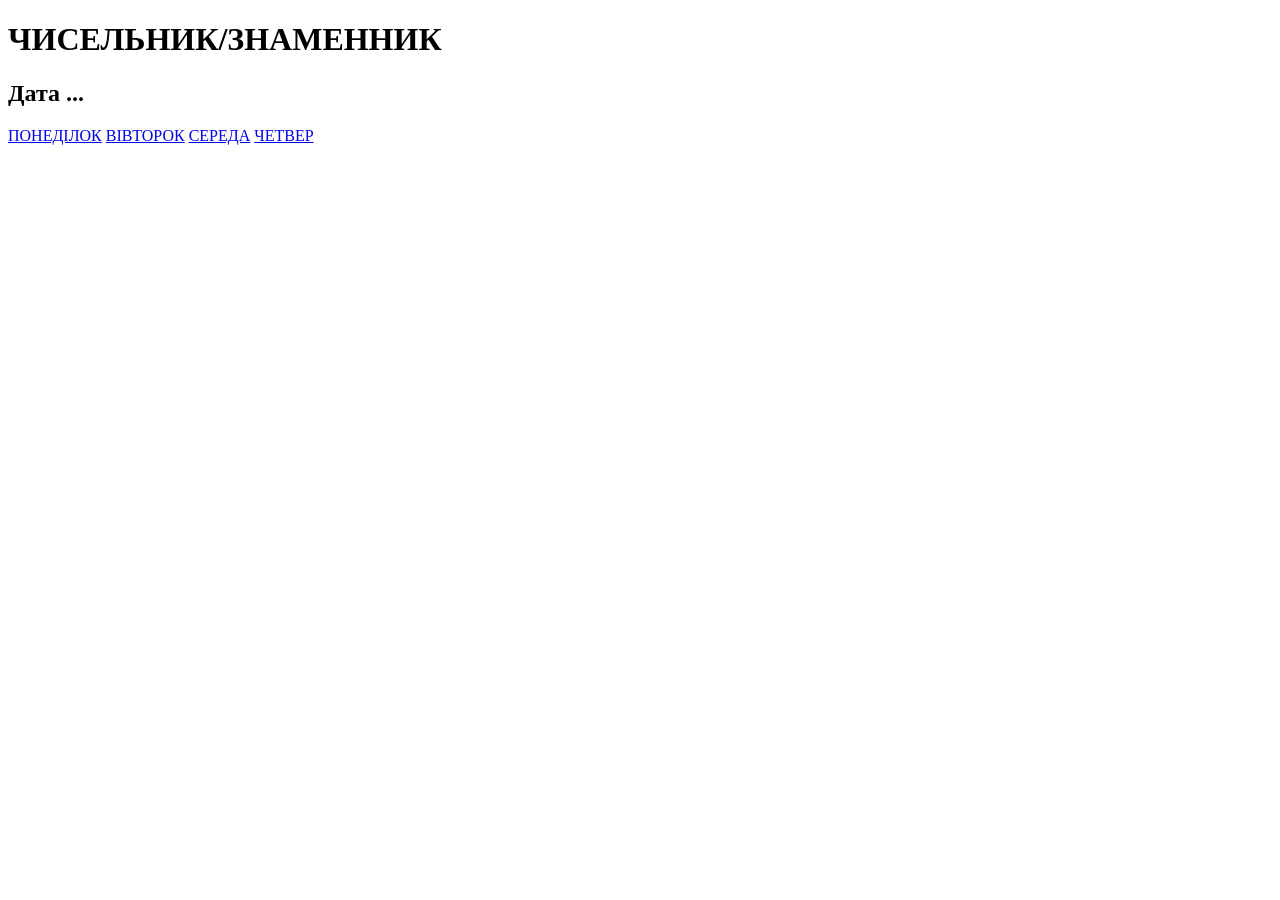
==== index.html @ 26131eb4 "Create index.html" ====
<!DOCTYPE html>
<html lang="uk">
<head>
    <meta charset="UTF-8">
    <meta name="viewport" content="width=device-width, initial-scale=1.0">
    <title>Розклад занять</title>
    <link rel="stylesheet" href="style.css">
</head>
<body>
    <div class="container">
        <h1 id="week-type">ЧИСЕЛЬНИК/ЗНАМЕННИК</h1>
        <h2 id="week-dates">Дата ...</h2>
        
        <div class="grid-buttons">
            <a href="day.html?day=monday" class="day-btn">ПОНЕДІЛОК</a>
            <a href="day.html?day=tuesday" class="day-btn">ВІВТОРОК</a>
            <a href="day.html?day=wednesday" class="day-btn">СЕРЕДА</a>
            <a href="day.html?day=thursday" class="day-btn">ЧЕТВЕР</a>
        </div>
    </div>
    <script src="app.js"></script>
</body>
</html>
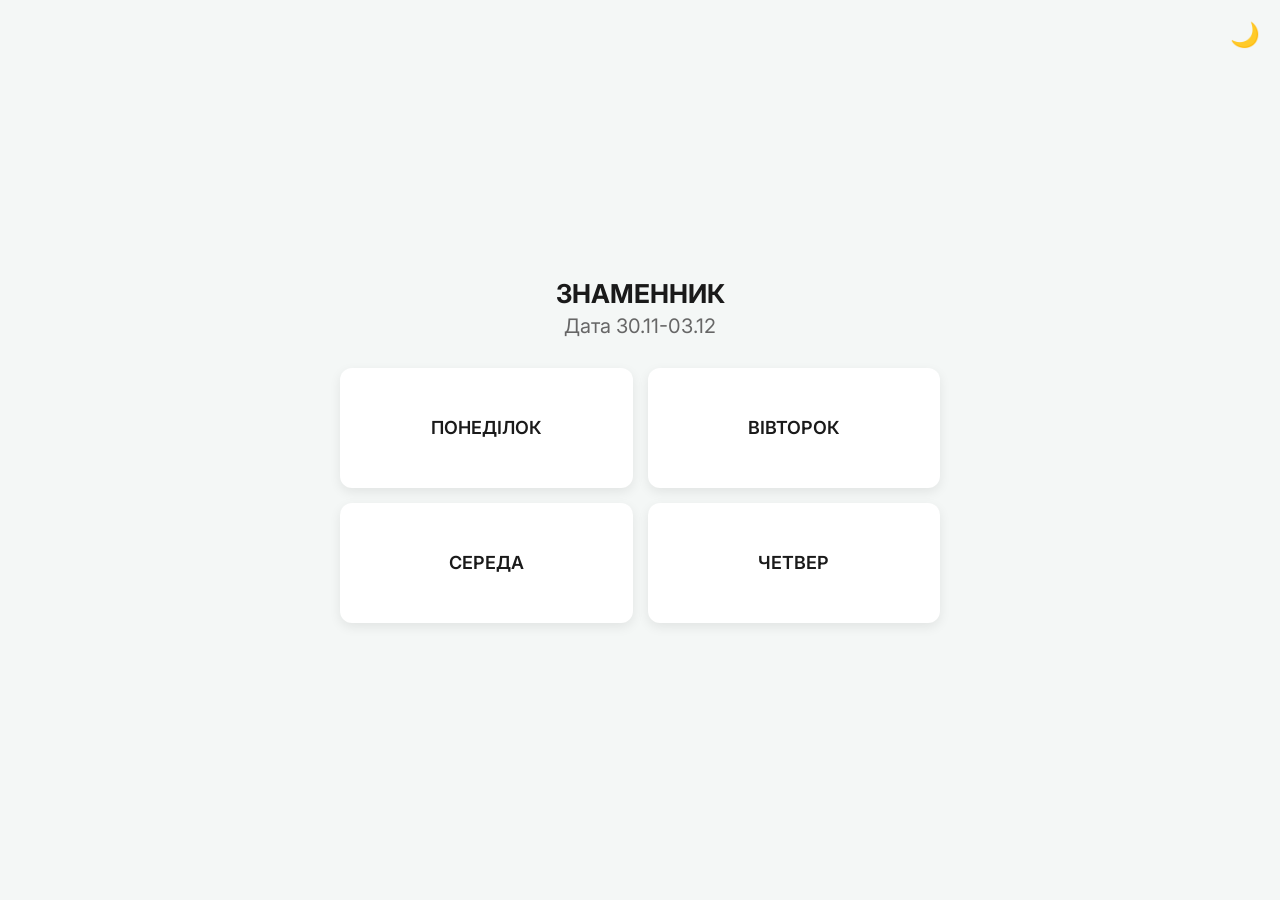
==== commit 03ce946e: "Update index.html" ====
--- a/index.html
+++ b/index.html
@@ -7,9 +7,15 @@
     <link rel="stylesheet" href="style.css">
 </head>
 <body>
+    <!-- Кнопка теми -->
+    <button id="theme-toggle" class="theme-toggle">🌙</button>
+    
     <div class="container">
         <h1 id="week-type">ЧИСЕЛЬНИК/ЗНАМЕННИК</h1>
         <h2 id="week-dates">Дата ...</h2>
+        
+        <!-- Віджет наступної пари -->
+        <div id="next-class-widget"></div>
         
         <div class="grid-buttons">
             <a href="day.html?day=monday" class="day-btn">ПОНЕДІЛОК</a>
--- a/style.css
+++ b/style.css
@@ -0,0 +1,239 @@
+@import url('https://fonts.googleapis.com/css2?family=Inter:wght@400;600;700&display=swap');
+
+/* Змінні для світлої теми (Пастельна палітра) */
+:root {
+    --bg-color: #f4f7f6;
+    --text-color: #1a1a1a;
+    --card-bg: #ffffff;
+    --shadow: 0 4px 12px rgba(0, 0, 0, 0.08);
+    --border-color: transparent;
+    --radius: 12px;
+    
+    /* Пастельні кольори пар */
+    --lab-bg: #e0f2fe; /* М'який блакитний */
+    --lec-bg: #fef08a; /* М'який жовтий */
+    --sem-bg: #dcfce7; /* М'який зелений */
+    
+    --accent: #3b82f6; /* Синій для активних елементів */
+}
+
+/* Змінні для темної теми */
+[data-theme="dark"] {
+    --bg-color: #121212;
+    --text-color: #e5e5e5;
+    --card-bg: #1e1e1e;
+    --shadow: 0 4px 12px rgba(0, 0, 0, 0.4);
+    --border-color: #333333;
+    
+    /* Приглушені кольори пар для темної теми */
+    --lab-bg: #0369a1; 
+    --lec-bg: #a16207; 
+    --sem-bg: #15803d; 
+}
+
+* {
+    box-sizing: border-box;
+    margin: 0;
+    padding: 0;
+    font-family: 'Inter', sans-serif;
+}
+
+body {
+    background-color: var(--bg-color);
+    color: var(--text-color);
+    display: flex;
+    justify-content: center;
+    align-items: center;
+    min-height: 100vh;
+    transition: background-color 0.3s, color 0.3s;
+}
+
+.container {
+    width: 100%;
+    max-width: 800px; 
+    padding: 20px;
+    text-align: center;
+}
+
+h1 { font-size: 26px; margin-bottom: 5px; font-weight: 700; }
+h2 { font-size: 20px; margin-bottom: 30px; font-weight: 400; color: #666; }
+[data-theme="dark"] h2 { color: #aaa; }
+
+/* --- ГОЛОВНА СТОРІНКА --- */
+.grid-buttons {
+    display: grid;
+    grid-template-columns: 1fr 1fr;
+    gap: 15px;
+    max-width: 600px;
+    margin: 0 auto;
+}
+
+.day-btn {
+    display: flex;
+    justify-content: center;
+    align-items: center;
+    background-color: var(--card-bg);
+    color: var(--text-color);
+    text-decoration: none;
+    font-size: 18px;
+    font-weight: 600;
+    border: 1px solid var(--border-color);
+    border-radius: var(--radius);
+    height: 120px;
+    box-shadow: var(--shadow);
+    transition: transform 0.2s, box-shadow 0.2s;
+}
+
+.day-btn:hover {
+    transform: translateY(-2px);
+    box-shadow: 0 6px 16px rgba(0, 0, 0, 0.12);
+}
+
+.day-btn.active-day {
+    background-color: var(--accent);
+    color: white;
+}
+
+/* --- СТОРІНКА ДНЯ (КАРТКИ ПАР) --- */
+.header-nav {
+    display: flex;
+    align-items: center;
+    margin-bottom: 20px;
+    position: relative;
+}
+.back-btn {
+    text-decoration: none;
+    color: var(--text-color);
+    font-size: 30px;
+    position: absolute;
+    left: 0;
+}
+.title-container { width: 100%; text-align: center; }
+
+.class-card {
+    display: flex;
+    background-color: var(--card-bg);
+    border-radius: var(--radius);
+    margin-bottom: 15px;
+    align-items: stretch;
+    text-align: left;
+    box-shadow: var(--shadow);
+    overflow: hidden;
+    position: relative;
+}
+
+.class-time {
+    width: 75px;
+    padding: 10px;
+    display: flex;
+    flex-direction: column;
+    justify-content: center;
+    align-items: center;
+    font-weight: 700;
+    font-size: 13px;
+    background-color: rgba(0,0,0,0.03);
+    border-right: 1px solid rgba(0,0,0,0.05);
+}
+[data-theme="dark"] .class-time { background-color: rgba(255,255,255,0.03); }
+
+.class-info {
+    flex-grow: 1;
+    padding: 15px;
+    font-size: 15px;
+    line-height: 1.4;
+}
+
+.class-link {
+    color: var(--accent);
+    text-decoration: none;
+    font-weight: 600;
+}
+
+.info-btn {
+    width: 50px;
+    display: flex;
+    justify-content: center;
+    align-items: center;
+    text-decoration: none;
+    color: var(--text-color);
+    font-size: 20px;
+    opacity: 0.5;
+}
+.info-btn:hover { opacity: 1; }
+
+/* Кольори пар (застосовуються як лівий маркер) */
+.bg-lab { border-left: 6px solid var(--lab-bg); }
+.bg-lec { border-left: 6px solid var(--lec-bg); }
+.bg-sem { border-left: 6px solid var(--sem-bg); }
+
+/* Підсвічування поточної пари */
+.current-class {
+    border: 2px solid var(--accent);
+    animation: pulse 2s infinite;
+}
+
+@keyframes pulse {
+    0% { box-shadow: 0 0 0 0 rgba(59, 130, 246, 0.4); }
+    70% { box-shadow: 0 0 0 10px rgba(59, 130, 246, 0); }
+    100% { box-shadow: 0 0 0 0 rgba(59, 130, 246, 0); }
+}
+
+/* Легенда */
+.legend {
+    display: flex;
+    justify-content: space-around;
+    margin-top: 30px;
+    font-size: 14px;
+}
+.leg-item { display: flex; align-items: center; gap: 8px; }
+.circle {
+    width: 16px; height: 16px; border-radius: 50%;
+}
+.circle.bg-lab { background-color: var(--lab-bg); border: none;}
+.circle.bg-lec { background-color: var(--lec-bg); border: none;}
+.circle.bg-sem { background-color: var(--sem-bg); border: none;}
+
+/* --- ГЕОЛОКАЦІЯ ТА ІНФО --- */
+.info-content { display: flex; align-items: stretch; gap: 20px; justify-content: center; }
+.photo-container { display: flex; flex-shrink: 0; width: 250px; border-radius: var(--radius); overflow: hidden; box-shadow: var(--shadow); }
+.photo-container img { width: 100%; height: 100%; object-fit: cover; }
+.details-container { background-color: var(--card-bg); border-radius: var(--radius); padding: 30px; display: flex; flex-direction: column; justify-content: center; flex-grow: 1; text-align: center; box-shadow: var(--shadow); }
+
+.geo-layout { display: grid; grid-template-columns: 1fr 1fr; gap: 20px; align-items: start; }
+.map-container iframe { width: 100%; height: 400px; border-radius: var(--radius); border: none; box-shadow: var(--shadow); }
+.geo-info-side { display: flex; flex-direction: column; justify-content: space-between; height: 400px; }
+#geo-address { font-size: 20px; text-align: left; margin: 0; color: var(--text-color); font-weight: 700;}
+.photo-wrapper { width: 100%; flex-grow: 1; display: flex; align-items: flex-end; margin-top: 15px;}
+.photo-wrapper img { width: 100%; max-height: 320px; object-fit: cover; border-radius: var(--radius); box-shadow: var(--shadow); }
+
+/* Віджет наступної пари */
+#next-class-widget {
+    background-color: var(--card-bg);
+    border-radius: var(--radius);
+    padding: 15px;
+    margin-bottom: 20px;
+    box-shadow: var(--shadow);
+    font-size: 14px;
+    font-weight: 600;
+    color: var(--accent);
+    display: none; /* Приховано за замовчуванням */
+}
+
+/* Перемикач теми */
+.theme-toggle {
+    position: absolute;
+    top: 20px;
+    right: 20px;
+    background: none;
+    border: none;
+    font-size: 24px;
+    cursor: pointer;
+}
+
+@media (max-width: 768px) {
+    .info-content, .geo-layout { display: flex; flex-direction: column; }
+    .photo-container { width: 100%; height: 300px; }
+    .geo-info-side { height: auto; gap: 15px; }
+    .map-container iframe { height: 300px; }
+    .grid-buttons { display: flex; flex-direction: column; }
+}
